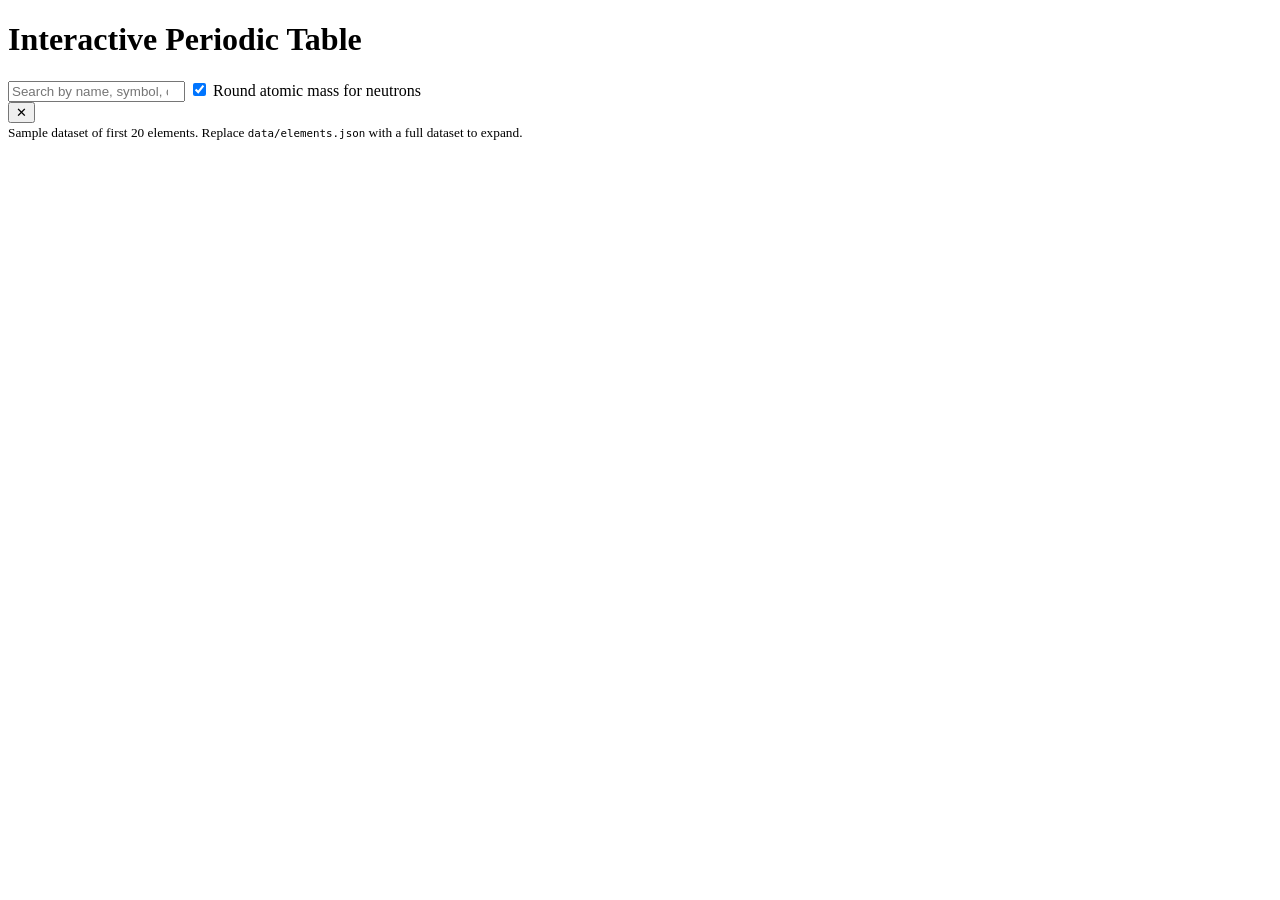
==== index.html @ 6bdeaf03 "Add files via upload" ====
<!doctype html>
<html lang="en">
<head>
  <meta charset="utf-8" />
  <meta name="viewport" content="width=device-width,initial-scale=1" />
  <title>Interactive Periodic Table</title>
  <link rel="stylesheet" href="css/style.css">
</head>
<body>
  <header>
    <h1>Interactive Periodic Table</h1>
    <div class="controls">
      <input id="search" type="search" placeholder="Search by name, symbol, or atomic number..." />
      <label><input id="rounding" type="checkbox" checked /> Round atomic mass for neutrons</label>
    </div>
  </header>

  <main>
    <section id="table" class="periodic-grid" aria-label="Periodic table"></section>

    <aside id="details" class="details hidden" aria-live="polite">
      <button id="close">✕</button>
      <div id="details-content"></div>
    </aside>
  </main>

  <footer>
    <small>Sample dataset of first 20 elements. Replace <code>data/elements.json</code> with a full dataset to expand.</small>
  </footer>

  <script src="js/script.js"></script>
</body>
</html>
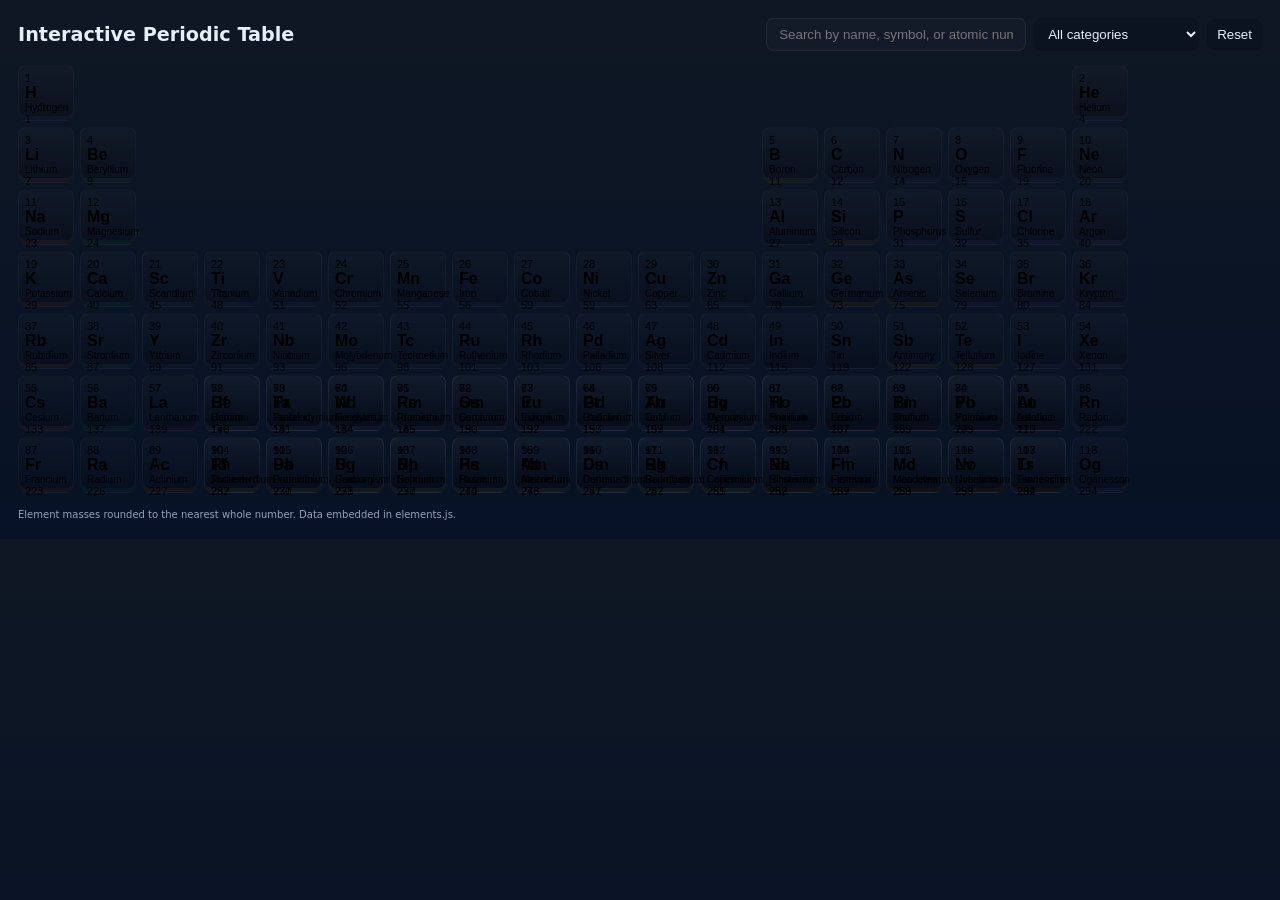
==== commit 2c3cfa63: "Add files via upload" ====
--- a/index.html
+++ b/index.html
@@ -3,31 +3,39 @@
 <head>
   <meta charset="utf-8" />
   <meta name="viewport" content="width=device-width,initial-scale=1" />
-  <title>Interactive Periodic Table</title>
-  <link rel="stylesheet" href="css/style.css">
+  <title>Interactive Periodic Table (Rounded Masses)</title>
+  <link rel="stylesheet" href="styles.css" />
 </head>
 <body>
   <header>
     <h1>Interactive Periodic Table</h1>
     <div class="controls">
-      <input id="search" type="search" placeholder="Search by name, symbol, or atomic number..." />
-      <label><input id="rounding" type="checkbox" checked /> Round atomic mass for neutrons</label>
+      <input id="search" placeholder="Search by name, symbol, or atomic number..." />
+      <select id="filterCategory">
+        <option value="">All categories</option>
+      </select>
+      <button id="reset">Reset</button>
     </div>
   </header>
 
   <main>
     <section id="table" class="periodic-grid" aria-label="Periodic table"></section>
-
-    <aside id="details" class="details hidden" aria-live="polite">
-      <button id="close">✕</button>
-      <div id="details-content"></div>
-    </aside>
+    <aside id="legend" class="legend"></aside>
   </main>
 
+  <!-- Element detail modal -->
+  <div id="modal" class="modal" aria-hidden="true">
+    <div class="modal-content" role="dialog" aria-modal="true">
+      <button id="closeModal" class="close">✕</button>
+      <div id="modalBody"></div>
+    </div>
+  </div>
+
   <footer>
-    <small>Sample dataset of first 20 elements. Replace <code>data/elements.json</code> with a full dataset to expand.</small>
+    <small>Element masses rounded to the nearest whole number. Data embedded in elements.js.</small>
   </footer>
 
-  <script src="js/script.js"></script>
+  <script src="elements.js"></script>
+  <script src="script.js"></script>
 </body>
 </html>
--- a/styles.css
+++ b/styles.css
@@ -0,0 +1,69 @@
+/* Styles (same as before) */
+:root{
+  --bg:#0f1724;
+  --card:#0b1220;
+  --accent:#8b5cf6;
+  --muted:#94a3b8;
+  --text:#e6eef8;
+  --grid-gap:6px;
+  font-family: Inter, ui-sans-serif, system-ui, -apple-system, "Segoe UI", Roboto, "Helvetica Neue", Arial;
+}
+*{box-sizing:border-box}
+body{background:linear-gradient(180deg,var(--bg),#071226);color:var(--text);margin:0;padding:18px;}
+header{display:flex;gap:16px;align-items:center;flex-wrap:wrap;justify-content:space-between}
+header h1{margin:0;font-size:1.2rem}
+.controls{display:flex;gap:8px;align-items:center}
+.controls input{padding:8px 12px;border-radius:8px;border:1px solid rgba(255,255,255,0.06);background:rgba(255,255,255,0.02);color:var(--text);min-width:260px}
+.controls select, .controls button{padding:8px 10px;border-radius:8px;border:none;background:#0b1220;color:var(--text);cursor:pointer}
+
+/* Grid layout: 18 columns, 7 rows (periods) plus space for lanthanides/actinides */
+.periodic-grid{
+  display:grid;
+  grid-template-columns: repeat(18, 56px);
+  grid-auto-rows: 56px;
+  gap: var(--grid-gap);
+  margin-top:14px;
+  width: min(100%, calc(18*56px + 17*var(--grid-gap)));
+}
+
+/* element card */
+.element{
+  background: linear-gradient(180deg, rgba(255,255,255,0.02), rgba(0,0,0,0.2));
+  border-radius:8px;
+  padding:6px;
+  font-size:12px;
+  display:flex;
+  flex-direction:column;
+  justify-content:space-between;
+  cursor:pointer;
+  border:1px solid rgba(255,255,255,0.03);
+  transition:transform .12s ease, box-shadow .12s ease;
+}
+.element:hover{transform:translateY(-4px);box-shadow:0 8px 20px rgba(0,0,0,0.6)}
+.symbol{font-size:16px;font-weight:700;text-align:right}
+.number{font-size:11px;opacity:0.9}
+.name{font-size:10px;opacity:0.9;text-align:left}
+.mass{font-size:11px;text-align:right;opacity:0.85}
+
+/* category colors (examples) */
+.category-alkali-metal{box-shadow:inset 0 -4px rgba(255,99,71,0.06)}
+.category-alkaline-earth{box-shadow:inset 0 -4px rgba(60,179,113,0.06)}
+.category-transition-metal{box-shadow:inset 0 -4px rgba(70,130,180,0.06)}
+.category-metalloid{box-shadow:inset 0 -4px rgba(218,165,32,0.06)}
+.category-nonmetal{box-shadow:inset 0 -4px rgba(123,104,238,0.06)}
+.category-noble-gas{box-shadow:inset 0 -4px rgba(147,112,219,0.06)}
+.category-lanthanoid{box-shadow:inset 0 -4px rgba(199,21,133,0.06)}
+.category-actinoid{box-shadow:inset 0 -4px rgba(255,140,0,0.06)}
+
+/* modal */
+.modal{position:fixed;inset:0;display:none;align-items:center;justify-content:center;background:linear-gradient(180deg,rgba(2,6,23,0.6),rgba(2,6,23,0.85));padding:20px}
+.modal[aria-hidden="false"]{display:flex}
+.modal-content{background:var(--card);padding:18px;border-radius:12px;max-width:720px;width:100%;color:var(--text);position:relative}
+.close{position:absolute;top:10px;right:10px;border:none;background:transparent;color:var(--muted);font-size:18px;cursor:pointer}
+
+/* responsive */
+@media (max-width:880px){
+  .periodic-grid{transform:scale(.86);transform-origin:top left}
+}
+footer{margin-top:14px;color:var(--muted);font-size:12px}
+.legend{margin-left:18px;font-size:13px;color:var(--muted)}
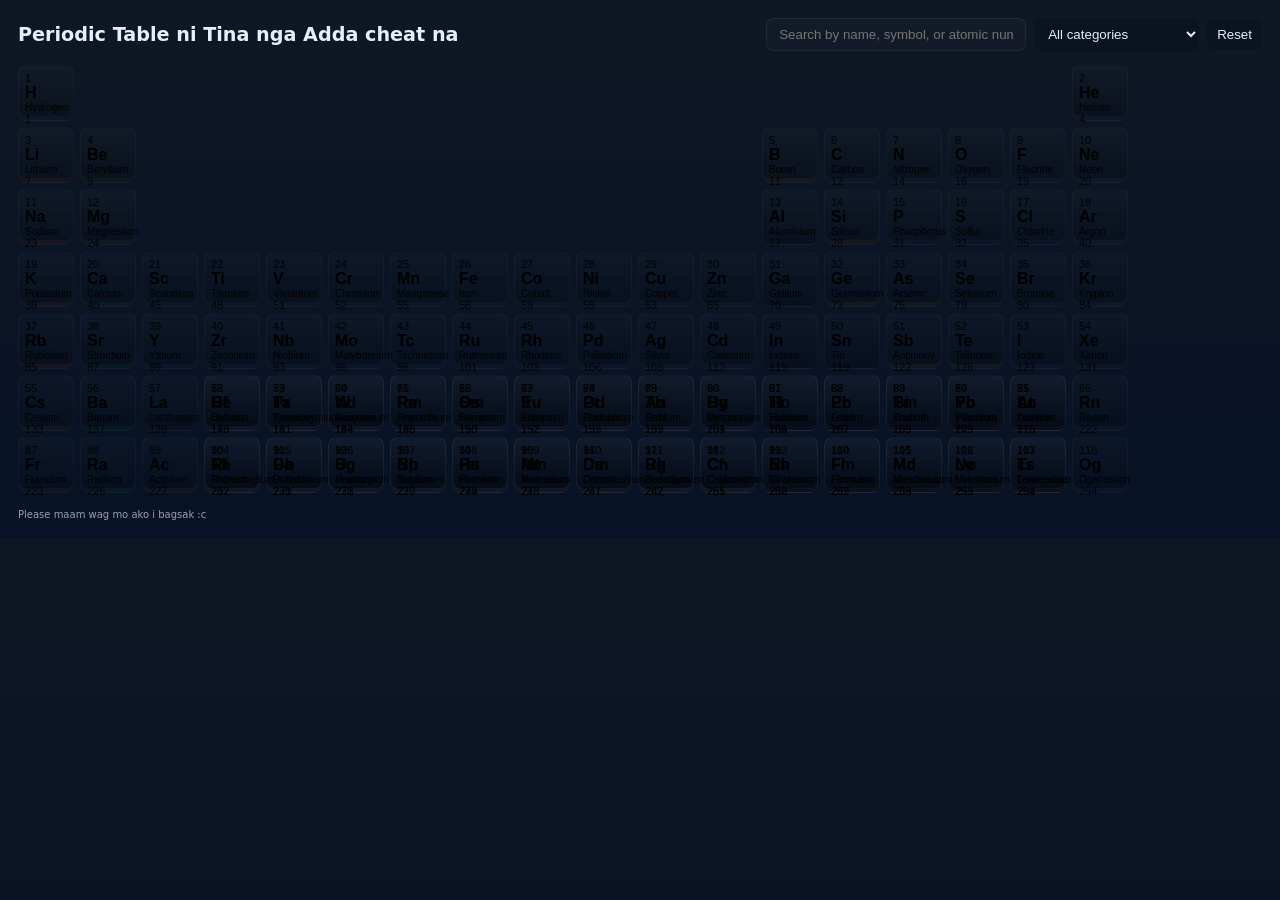
==== commit a23252dc: "Update index.html" ====
--- a/index.html
+++ b/index.html
@@ -3,12 +3,12 @@
 <head>
   <meta charset="utf-8" />
   <meta name="viewport" content="width=device-width,initial-scale=1" />
-  <title>Interactive Periodic Table (Rounded Masses)</title>
+  <title>Periodic Table ni Tina nga Adda cheat na (Rounded Masses)</title>
   <link rel="stylesheet" href="styles.css" />
 </head>
 <body>
   <header>
-    <h1>Interactive Periodic Table</h1>
+    <h1>Periodic Table ni Tina nga Adda cheat na</h1>
     <div class="controls">
       <input id="search" placeholder="Search by name, symbol, or atomic number..." />
       <select id="filterCategory">
@@ -32,10 +32,11 @@
   </div>
 
   <footer>
-    <small>Element masses rounded to the nearest whole number. Data embedded in elements.js.</small>
+    <small>Please maam wag mo ako i bagsak :c</small>
   </footer>
 
   <script src="elements.js"></script>
   <script src="script.js"></script>
 </body>
 </html>
+
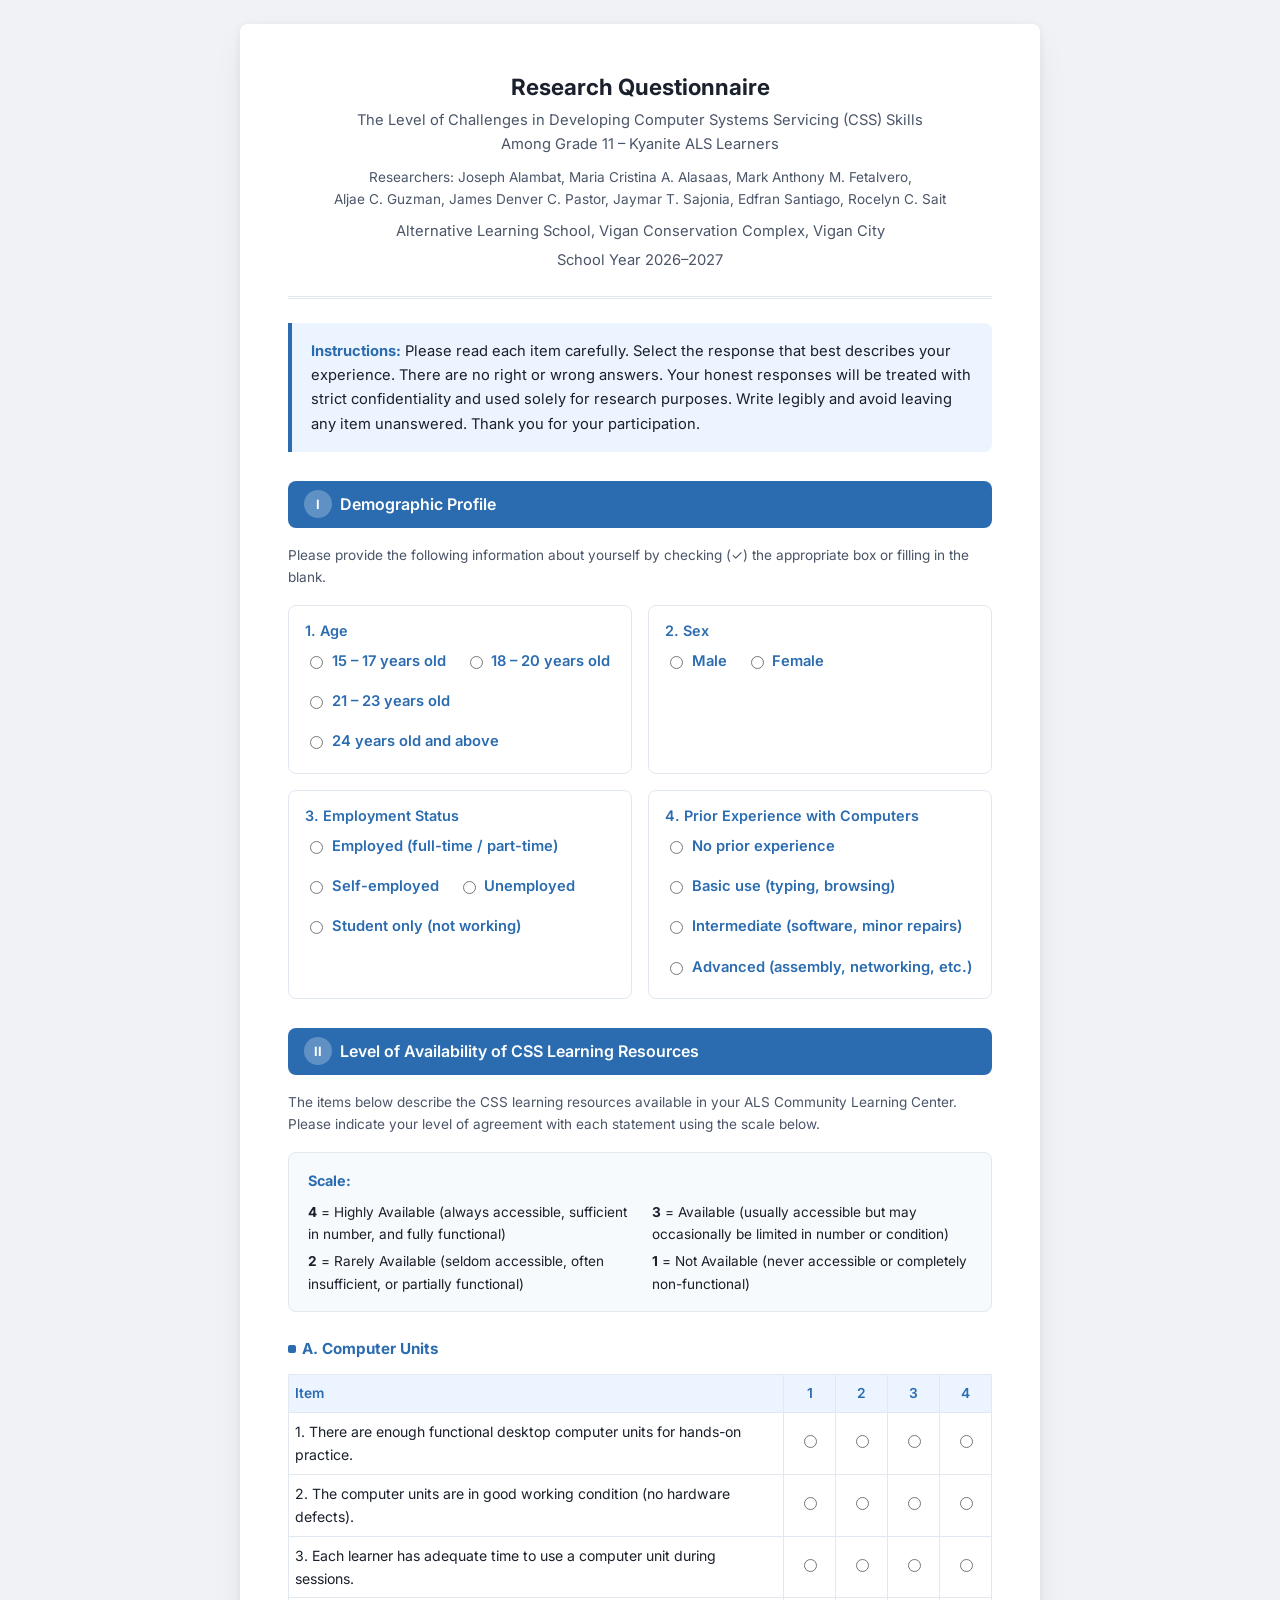
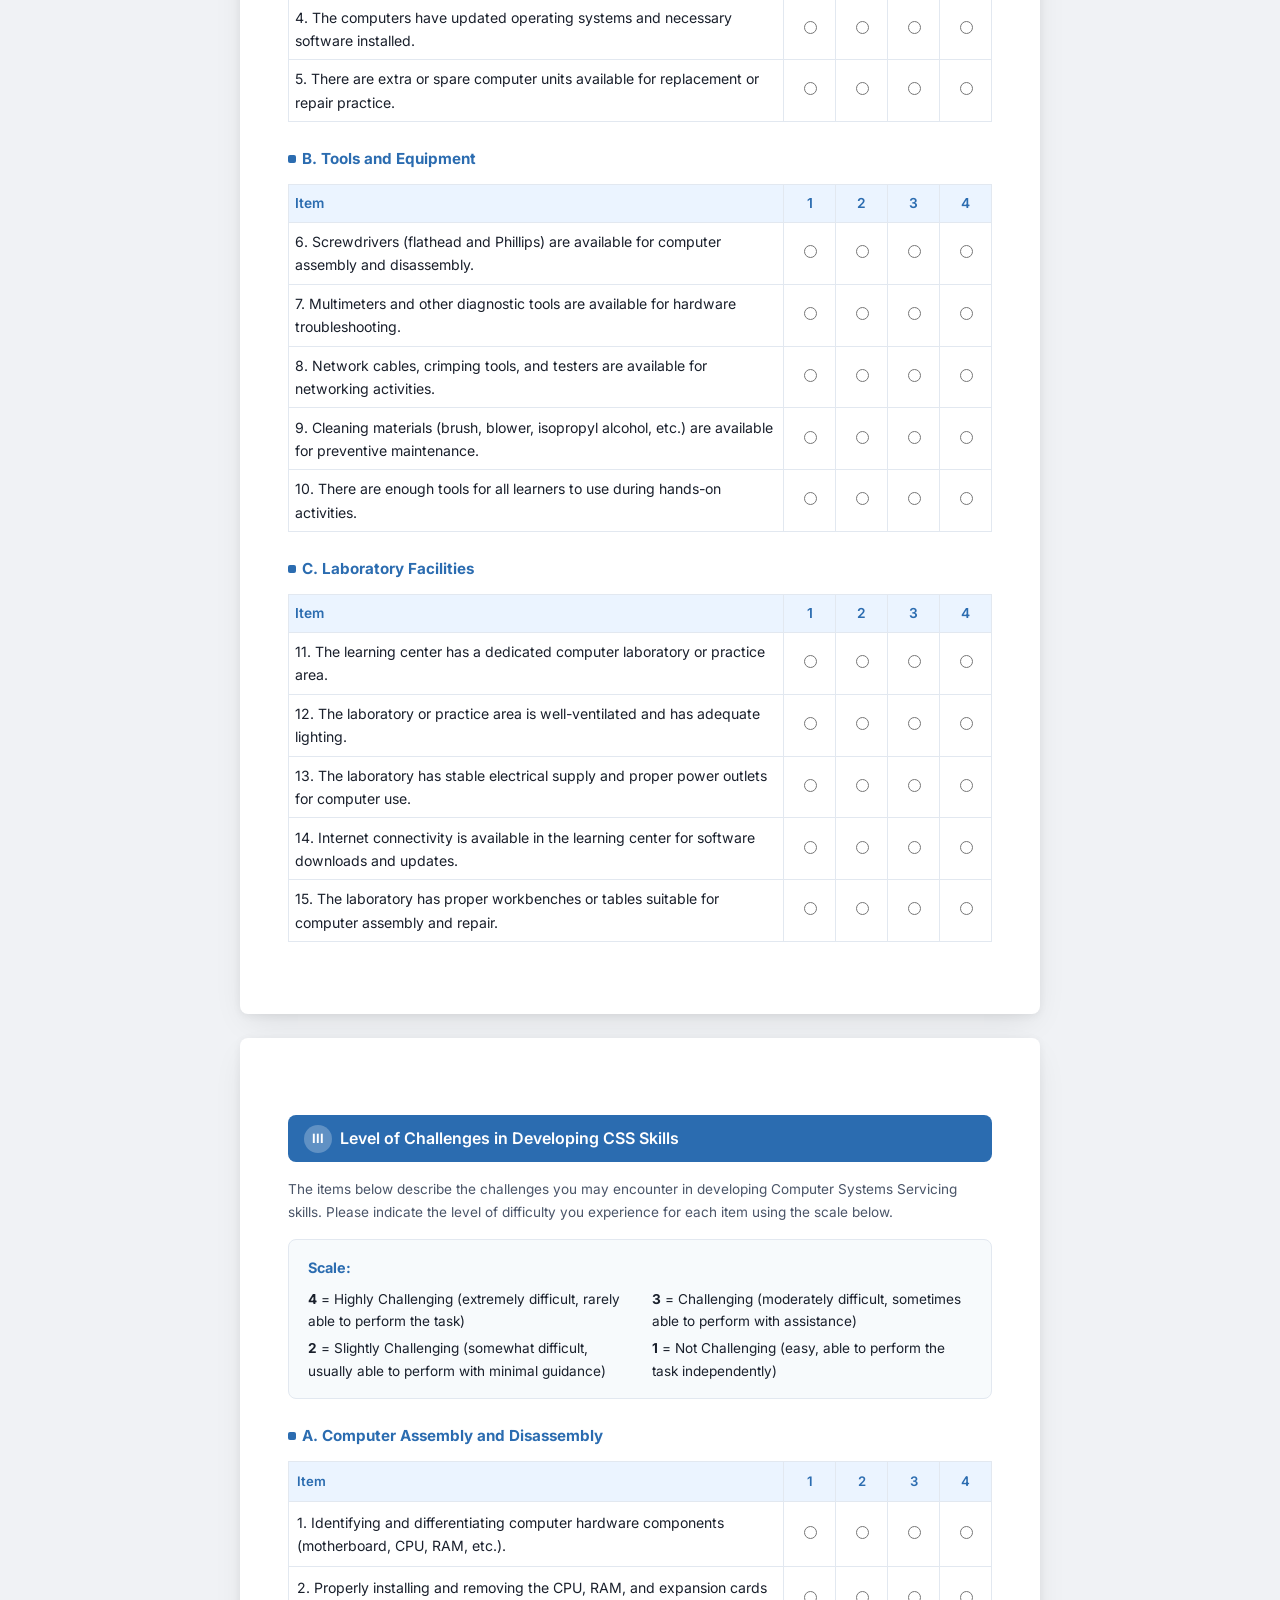
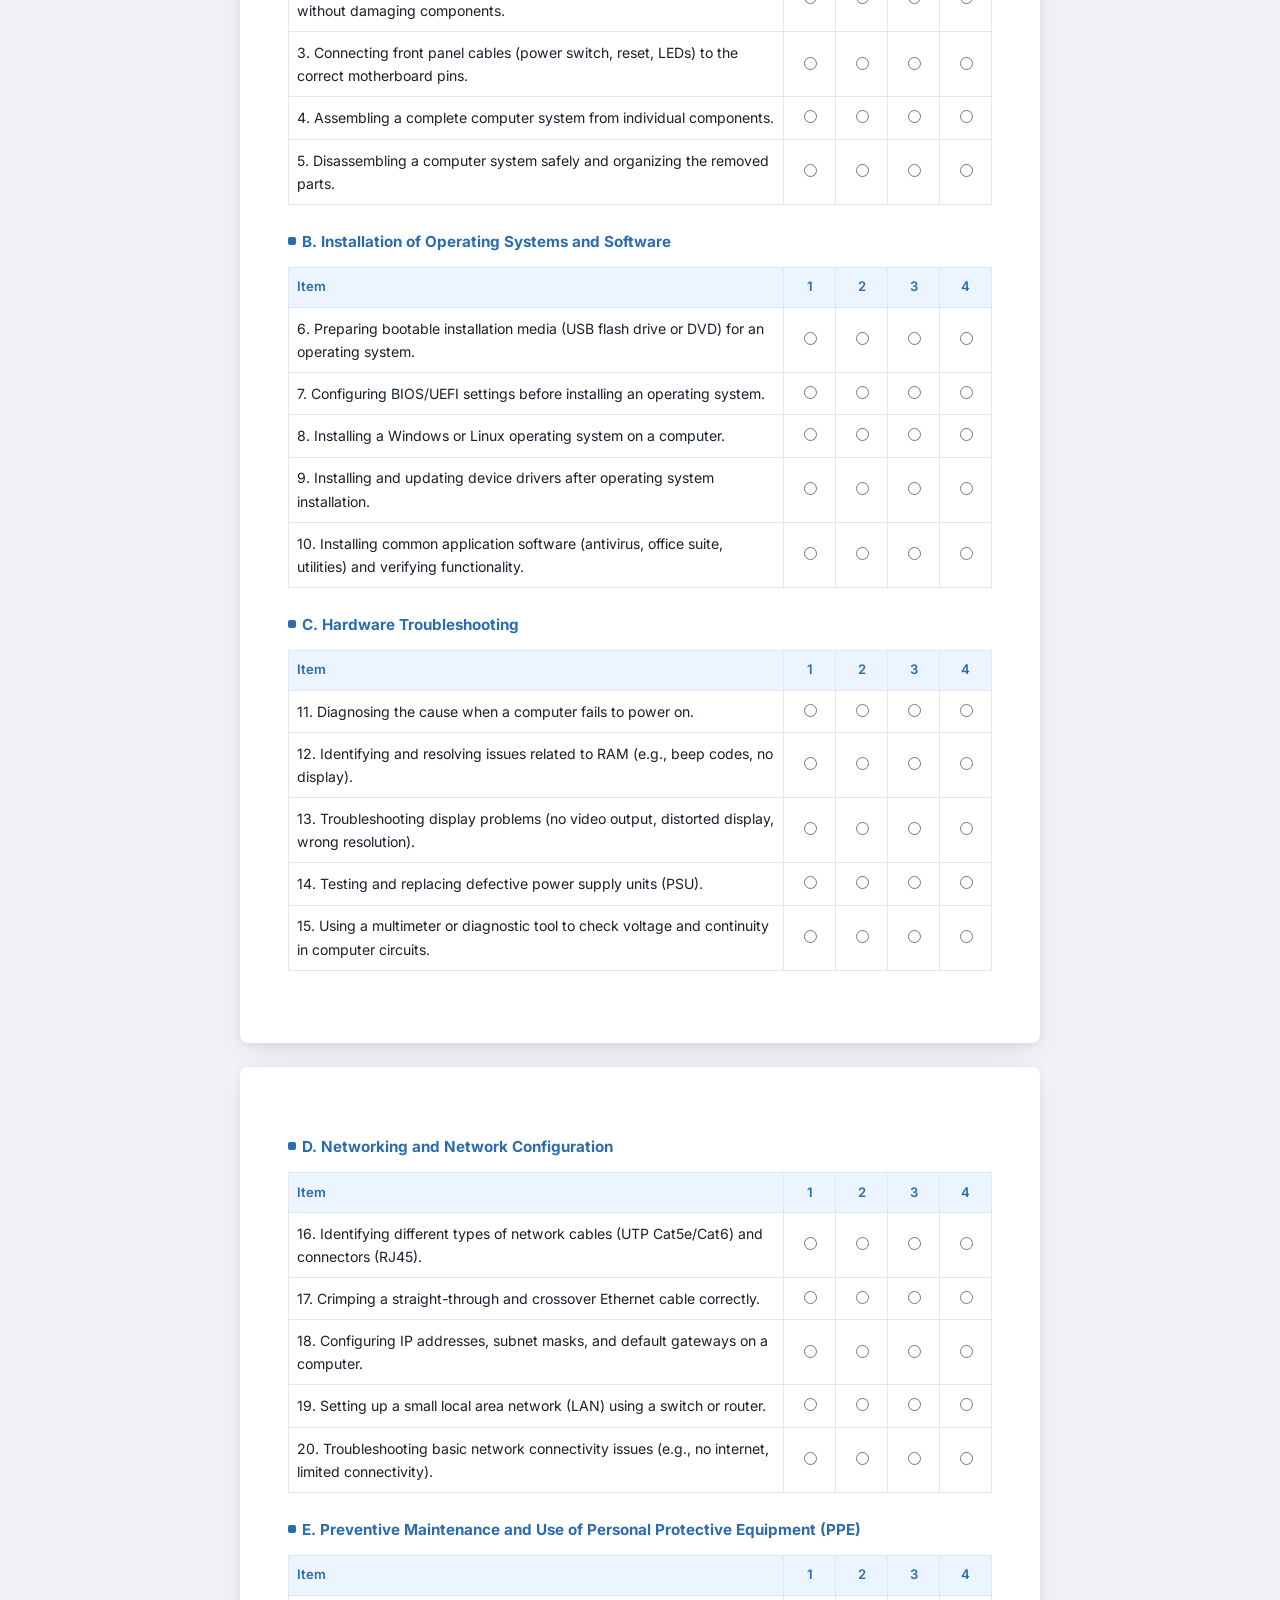
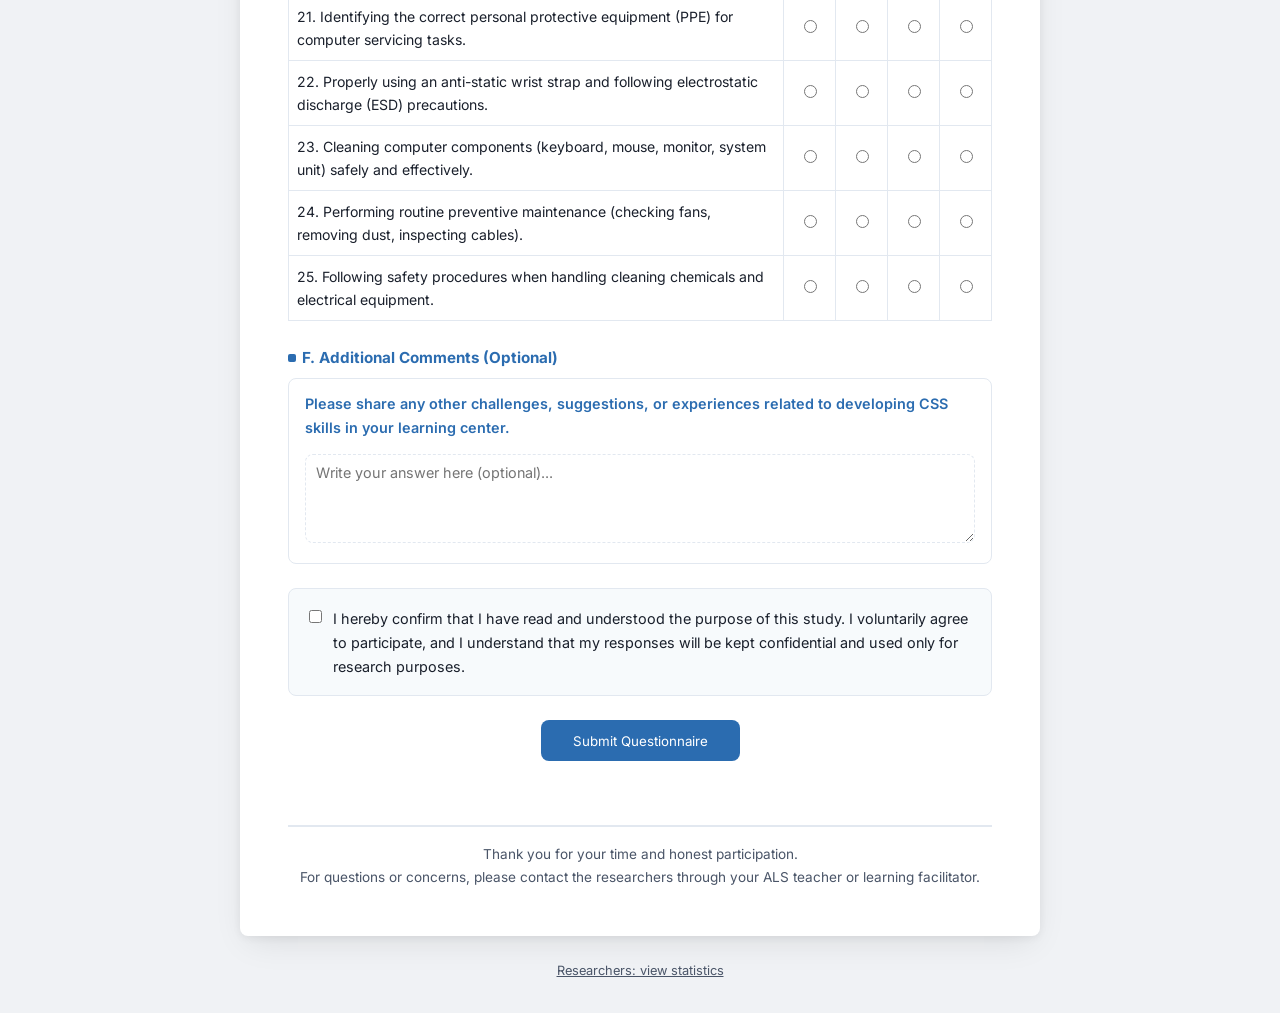
==== commit b816fcac: "Add files via upload" ====
--- a/index.html
+++ b/index.html
@@ -1,42 +1,839 @@
-<!doctype html>
+<!DOCTYPE html>
 <html lang="en">
 <head>
-  <meta charset="utf-8" />
-  <meta name="viewport" content="width=device-width,initial-scale=1" />
-  <title>Periodic Table ni Tina nga Adda cheat na (Rounded Masses)</title>
-  <link rel="stylesheet" href="styles.css" />
+<meta charset="UTF-8">
+<meta name="viewport" content="width=device-width, initial-scale=1.0">
+<title>Research Questionnaire: CSS Skills Development Among ALS Learners</title>
+<link rel="preconnect" href="https://fonts.googleapis.com">
+<link href="https://fonts.googleapis.com/css2?family=Inter:wght@300;400;500;600;700&display=swap" rel="stylesheet">
+<style>
+:root {
+  --bg: #f0f2f5;
+  --surface: #ffffff;
+  --ink: #1a202c;
+  --muted: #4a5568;
+  --accent: #2b6cb0;
+  --accent-weak: #ebf4ff;
+  --line: #e2e8f0;
+  --danger: #c53030;
+  --step-0: clamp(0.88rem, 0.85rem + 0.15vw, 1rem);
+  --space: clamp(0.9rem, 0.8rem + 0.5vw, 1.3rem);
+  --radius: 8px;
+}
+
+* { box-sizing: border-box; }
+
+body {
+  font-family: 'Inter', 'Hiragino Sans', 'Yu Gothic', 'Noto Sans JP', sans-serif;
+  font-size: var(--step-0);
+  line-height: 1.65;
+  color: var(--ink);
+  background: var(--bg);
+  margin: 0;
+  padding: 0;
+}
+
+.paper {
+  max-width: 800px;
+  margin: 1.5rem auto;
+  background: var(--surface);
+  box-shadow: 0 2px 8px rgba(0,0,0,0.06), 0 12px 32px -8px rgba(0,0,0,0.1);
+  border-radius: var(--radius);
+  padding: clamp(1.5rem, 4vw, 3rem);
+}
+
+@media print {
+  body { background: #fff; }
+  .paper { box-shadow: none; margin: 0; max-width: 100%; border-radius: 0; }
+  .no-print { display: none; }
+  .page-break { page-break-before: always; }
+}
+
+@page { size: A4; margin: 15mm; }
+
+/* Header */
+.header {
+  text-align: center;
+  padding-bottom: 1.2rem;
+  border-bottom: 3px double var(--line);
+  margin-bottom: 1.5rem;
+}
+
+.header h1 {
+  font-size: clamp(1.1rem, 1rem + 0.5vw, 1.4rem);
+  font-weight: 700;
+  margin: 0 0 0.4rem;
+  line-height: 1.3;
+}
+
+.header .subtitle {
+  font-size: 0.92rem;
+  color: var(--muted);
+  margin-bottom: 0.3rem;
+}
+
+.header .researchers {
+  font-size: 0.85rem;
+  color: var(--muted);
+  margin-top: 0.6rem;
+}
+
+/* Instructions box */
+.instructions {
+  background: var(--accent-weak);
+  border-left: 4px solid var(--accent);
+  padding: 1rem 1.2rem;
+  margin: 1.2rem 0;
+  border-radius: 0 var(--radius) var(--radius) 0;
+  font-size: 0.92rem;
+}
+
+.instructions strong { color: var(--accent); }
+
+/* Section headings */
+.section-title {
+  background: var(--accent);
+  color: #fff;
+  padding: 0.6rem 1rem;
+  font-weight: 600;
+  font-size: 1rem;
+  border-radius: var(--radius);
+  margin: 1.8rem 0 1rem;
+  display: flex;
+  align-items: center;
+  gap: 0.5rem;
+}
+
+.section-number {
+  background: rgba(255,255,255,0.25);
+  width: 28px; height: 28px;
+  border-radius: 50%;
+  display: inline-flex;
+  align-items: center;
+  justify-content: center;
+  font-size: 0.8rem;
+  font-weight: 700;
+}
+
+/* Demographic grid */
+.demo-grid {
+  display: grid;
+  grid-template-columns: 1fr 1fr;
+  gap: 1rem;
+  margin: 1rem 0;
+}
+
+@media (max-width: 600px) {
+  .demo-grid { grid-template-columns: 1fr; }
+}
+
+.demo-field {
+  border: 1px solid var(--line);
+  border-radius: var(--radius);
+  padding: 0.8rem 1rem;
+}
+
+.demo-field label {
+  display: block;
+  font-weight: 600;
+  font-size: 0.9rem;
+  margin-bottom: 0.4rem;
+  color: var(--accent);
+}
+
+.demo-field input[type="text"],
+.demo-field input[type="number"],
+.demo-field select {
+  width: 100%;
+  border: none;
+  border-bottom: 1px solid var(--line);
+  padding: 0.3rem 0;
+  font-family: inherit;
+  font-size: 0.95rem;
+  background: transparent;
+  outline: none;
+}
+
+.demo-field input:focus,
+.demo-field select:focus {
+  border-bottom-color: var(--accent);
+}
+
+/* Radio / checkbox groups */
+.options {
+  display: flex;
+  flex-wrap: wrap;
+  gap: 0.6rem 1.2rem;
+  margin-top: 0.3rem;
+}
+
+.options label {
+  display: inline-flex;
+  align-items: center;
+  gap: 0.35rem;
+  font-size: 0.92rem;
+  cursor: pointer;
+}
+
+/* Likert tables */
+.likert-table {
+  width: 100%;
+  border-collapse: collapse;
+  margin: 0.8rem 0 1.5rem;
+  font-size: 0.9rem;
+}
+
+.likert-table th,
+.likert-table td {
+  border: 1px solid var(--line);
+  padding: 0.55rem 0.5rem;
+  text-align: center;
+  vertical-align: middle;
+}
+
+.likert-table th {
+  background: var(--accent-weak);
+  color: var(--accent);
+  font-weight: 600;
+  font-size: 0.82rem;
+}
+
+.likert-table td:first-child {
+  text-align: left;
+  min-width: 280px;
+  font-size: 0.88rem;
+}
+
+.likert-table td {
+  min-width: 52px;
+}
+
+.likert-table thead th:first-child {
+  text-align: left;
+}
+
+/* Subsection labels */
+.subsection {
+  font-weight: 700;
+  color: var(--accent);
+  margin: 1.2rem 0 0.5rem;
+  font-size: 0.95rem;
+  display: flex;
+  align-items: center;
+  gap: 0.4rem;
+}
+
+.subsection::before {
+  content: "";
+  display: inline-block;
+  width: 8px; height: 8px;
+  background: var(--accent);
+  border-radius: 2px;
+}
+
+/* Legend box */
+.legend-box {
+  background: #f7fafc;
+  border: 1px solid var(--line);
+  border-radius: var(--radius);
+  padding: 1rem 1.2rem;
+  margin: 1rem 0 1.5rem;
+}
+
+.legend-box h4 {
+  margin: 0 0 0.5rem;
+  font-size: 0.9rem;
+  color: var(--accent);
+}
+
+.legend-grid {
+  display: grid;
+  grid-template-columns: repeat(2, 1fr);
+  gap: 0.3rem 1.5rem;
+  font-size: 0.85rem;
+}
+
+@media (max-width: 600px) {
+  .legend-grid { grid-template-columns: 1fr; }
+}
+
+/* Footer note */
+.footer-note {
+  margin-top: 2rem;
+  padding-top: 1rem;
+  border-top: 2px solid var(--line);
+  font-size: 0.85rem;
+  color: var(--muted);
+  text-align: center;
+}
+
+/* Checkbox for consent */
+.consent-box {
+  border: 1px solid var(--line);
+  border-radius: var(--radius);
+  padding: 1rem;
+  margin: 1.5rem 0;
+  background: #f7fafc;
+}
+
+.consent-box label {
+  font-size: 0.9rem;
+  display: inline-flex;
+  align-items: flex-start;
+  gap: 0.5rem;
+}
+
+/* Signature area */
+.signature-area {
+  display: grid;
+  grid-template-columns: 1fr 1fr;
+  gap: 2rem;
+  margin-top: 2rem;
+}
+
+.signature-line {
+  border-bottom: 1px solid var(--ink);
+  height: 2.5rem;
+  margin-bottom: 0.3rem;
+}
+
+.signature-label {
+  font-size: 0.85rem;
+  color: var(--muted);
+  text-align: center;
+}
+
+/* Small helper */
+.small { font-size: 0.85rem; color: var(--muted); }
+
+/* Page break helper */
+.page-break { page-break-before: always; }
+
+/* Compact likert for Part II */
+.compact-likert th,
+.compact-likert td {
+  padding: 0.45rem 0.4rem;
+  font-size: 0.86rem;
+}
+
+.compact-likert td:first-child {
+  min-width: 220px;
+}
+
+/* ---- online version additions ---- */
+.print-only { display: none; }
+@media print { .print-only { display: grid; } .submit-area { display: none; } }
+.submit-area { margin: 1.5rem 0 0.5rem; text-align: center; }
+.btn { background: var(--accent); color: #fff; border: 0; border-radius: var(--radius); padding: 0.8rem 2rem; font: 600 1rem inherit; font-family: inherit; cursor: pointer; }
+.btn:disabled { opacity: .6; cursor: wait; }
+.btn.secondary { background: var(--accent-weak); color: var(--accent); }
+.status { margin-top: .8rem; font-size: .92rem; min-height: 1.3em; }
+.status.error { color: var(--danger); font-weight: 600; }
+tr.missing td:first-child, .demo-field.missing, .consent-box.missing { outline: 2px solid var(--danger); outline-offset: -2px; border-radius: var(--radius); }
+.overlay { position: fixed; inset: 0; background: rgba(26,32,44,.6); display: none; align-items: center; justify-content: center; padding: 1rem; z-index: 50; }
+.overlay.show { display: flex; }
+.overlay .box { background: #fff; border-radius: var(--radius); padding: 2rem; max-width: 420px; text-align: center; }
+.overlay h2 { margin-top: 0; }
+.admin-link { text-align:center; font-size:.8rem; margin: 1rem 0 2rem; }
+.admin-link a { color: var(--muted); }
+@media print { .admin-link { display:none; } }
+</style>
 </head>
 <body>
-  <header>
-    <h1>Periodic Table ni Tina nga Adda cheat na</h1>
-    <div class="controls">
-      <input id="search" placeholder="Search by name, symbol, or atomic number..." />
-      <select id="filterCategory">
-        <option value="">All categories</option>
-      </select>
-      <button id="reset">Reset</button>
-    </div>
-  </header>
-
-  <main>
-    <section id="table" class="periodic-grid" aria-label="Periodic table"></section>
-    <aside id="legend" class="legend"></aside>
-  </main>
-
-  <!-- Element detail modal -->
-  <div id="modal" class="modal" aria-hidden="true">
-    <div class="modal-content" role="dialog" aria-modal="true">
-      <button id="closeModal" class="close">✕</button>
-      <div id="modalBody"></div>
+<div class="paper">
+
+<!-- HEADER -->
+<div class="header">
+  <h1>Research Questionnaire</h1>
+  <div class="subtitle">The Level of Challenges in Developing Computer Systems Servicing (CSS) Skills<br>Among Grade 11 – Kyanite ALS Learners</div>
+  <div class="researchers">Researchers: Joseph Alambat, Maria Cristina A. Alasaas, Mark Anthony M. Fetalvero,<br>Aljae C. Guzman, James Denver C. Pastor, Jaymar T. Sajonia, Edfran Santiago, Rocelyn C. Sait</div>
+  <div class="subtitle" style="margin-top:0.5rem;">Alternative Learning School, Vigan Conservation Complex, Vigan City</div>
+  <div class="subtitle">School Year 2026–2027</div>
+</div>
+
+<!-- INSTRUCTIONS -->
+<div class="instructions">
+  <strong>Instructions:</strong> Please read each item carefully. Select the response that best describes your experience. There are no right or wrong answers. Your honest responses will be treated with strict confidentiality and used solely for research purposes. Write legibly and avoid leaving any item unanswered. Thank you for your participation.
+</div>
+
+<!-- PART I -->
+<div class="section-title"><span class="section-number">I</span> Demographic Profile</div>
+
+<p class="small">Please provide the following information about yourself by checking (&#10003;) the appropriate box or filling in the blank.</p>
+
+<div class="demo-grid">
+  <div class="demo-field">
+    <label>1. Age</label>
+    <div class="options">
+      <label><input type="radio" name="age" value="15-17"> 15 – 17 years old</label>
+      <label><input type="radio" name="age" value="18-20"> 18 – 20 years old</label>
+      <label><input type="radio" name="age" value="21-23"> 21 – 23 years old</label>
+      <label><input type="radio" name="age" value="24+"> 24 years old and above</label>
     </div>
   </div>
 
-  <footer>
-    <small>Please maam wag mo ako i bagsak :c</small>
-  </footer>
-
-  <script src="elements.js"></script>
-  <script src="script.js"></script>
+  <div class="demo-field">
+    <label>2. Sex</label>
+    <div class="options">
+      <label><input type="radio" name="sex" value="male"> Male</label>
+      <label><input type="radio" name="sex" value="female"> Female</label>
+    </div>
+  </div>
+
+  <div class="demo-field">
+    <label>3. Employment Status</label>
+    <div class="options">
+      <label><input type="radio" name="employment" value="employed"> Employed (full-time / part-time)</label>
+      <label><input type="radio" name="employment" value="self-employed"> Self-employed</label>
+      <label><input type="radio" name="employment" value="unemployed"> Unemployed</label>
+      <label><input type="radio" name="employment" value="student_only"> Student only (not working)</label>
+    </div>
+  </div>
+
+  <div class="demo-field">
+    <label>4. Prior Experience with Computers</label>
+    <div class="options">
+      <label><input type="radio" name="prior_exp" value="none"> No prior experience</label>
+      <label><input type="radio" name="prior_exp" value="basic"> Basic use (typing, browsing)</label>
+      <label><input type="radio" name="prior_exp" value="intermediate"> Intermediate (software, minor repairs)</label>
+      <label><input type="radio" name="prior_exp" value="advanced"> Advanced (assembly, networking, etc.)</label>
+    </div>
+  </div>
+</div>
+
+<!-- PART II -->
+<div class="section-title"><span class="section-number">II</span> Level of Availability of CSS Learning Resources</div>
+
+<p class="small">The items below describe the CSS learning resources available in your ALS Community Learning Center. Please indicate your level of agreement with each statement using the scale below.</p>
+
+<div class="legend-box">
+  <h4>Scale:</h4>
+  <div class="legend-grid">
+    <div><strong>4</strong> = Highly Available (always accessible, sufficient in number, and fully functional)</div>
+    <div><strong>3</strong> = Available (usually accessible but may occasionally be limited in number or condition)</div>
+    <div><strong>2</strong> = Rarely Available (seldom accessible, often insufficient, or partially functional)</div>
+    <div><strong>1</strong> = Not Available (never accessible or completely non-functional)</div>
+  </div>
+</div>
+
+<!-- A. Computer Units -->
+<div class="subsection">A. Computer Units</div>
+<table class="likert-table compact-likert">
+  <thead>
+    <tr>
+      <th>Item</th>
+      <th>1</th><th>2</th><th>3</th><th>4</th>
+    </tr>
+  </thead>
+  <tbody>
+    <tr><td>1. There are enough functional desktop computer units for hands-on practice.</td>
+      <td><input type="radio" name="cu1" value="1"></td>
+      <td><input type="radio" name="cu1" value="2"></td>
+      <td><input type="radio" name="cu1" value="3"></td>
+      <td><input type="radio" name="cu1" value="4"></td>
+    </tr>
+    <tr><td>2. The computer units are in good working condition (no hardware defects).</td>
+      <td><input type="radio" name="cu2" value="1"></td>
+      <td><input type="radio" name="cu2" value="2"></td>
+      <td><input type="radio" name="cu2" value="3"></td>
+      <td><input type="radio" name="cu2" value="4"></td>
+    </tr>
+    <tr><td>3. Each learner has adequate time to use a computer unit during sessions.</td>
+      <td><input type="radio" name="cu3" value="1"></td>
+      <td><input type="radio" name="cu3" value="2"></td>
+      <td><input type="radio" name="cu3" value="3"></td>
+      <td><input type="radio" name="cu3" value="4"></td>
+    </tr>
+    <tr><td>4. The computers have updated operating systems and necessary software installed.</td>
+      <td><input type="radio" name="cu4" value="1"></td>
+      <td><input type="radio" name="cu4" value="2"></td>
+      <td><input type="radio" name="cu4" value="3"></td>
+      <td><input type="radio" name="cu4" value="4"></td>
+    </tr>
+    <tr><td>5. There are extra or spare computer units available for replacement or repair practice.</td>
+      <td><input type="radio" name="cu5" value="1"></td>
+      <td><input type="radio" name="cu5" value="2"></td>
+      <td><input type="radio" name="cu5" value="3"></td>
+      <td><input type="radio" name="cu5" value="4"></td>
+    </tr>
+  </tbody>
+</table>
+
+<!-- B. Tools and Equipment -->
+<div class="subsection">B. Tools and Equipment</div>
+<table class="likert-table compact-likert">
+  <thead>
+    <tr>
+      <th>Item</th>
+      <th>1</th><th>2</th><th>3</th><th>4</th>
+    </tr>
+  </thead>
+  <tbody>
+    <tr><td>6. Screwdrivers (flathead and Phillips) are available for computer assembly and disassembly.</td>
+      <td><input type="radio" name="te1" value="1"></td>
+      <td><input type="radio" name="te1" value="2"></td>
+      <td><input type="radio" name="te1" value="3"></td>
+      <td><input type="radio" name="te1" value="4"></td>
+    </tr>
+    <tr><td>7. Multimeters and other diagnostic tools are available for hardware troubleshooting.</td>
+      <td><input type="radio" name="te2" value="1"></td>
+      <td><input type="radio" name="te2" value="2"></td>
+      <td><input type="radio" name="te2" value="3"></td>
+      <td><input type="radio" name="te2" value="4"></td>
+    </tr>
+    <tr><td>8. Network cables, crimping tools, and testers are available for networking activities.</td>
+      <td><input type="radio" name="te3" value="1"></td>
+      <td><input type="radio" name="te3" value="2"></td>
+      <td><input type="radio" name="te3" value="3"></td>
+      <td><input type="radio" name="te3" value="4"></td>
+    </tr>
+    <tr><td>9. Cleaning materials (brush, blower, isopropyl alcohol, etc.) are available for preventive maintenance.</td>
+      <td><input type="radio" name="te4" value="1"></td>
+      <td><input type="radio" name="te4" value="2"></td>
+      <td><input type="radio" name="te4" value="3"></td>
+      <td><input type="radio" name="te4" value="4"></td>
+    </tr>
+    <tr><td>10. There are enough tools for all learners to use during hands-on activities.</td>
+      <td><input type="radio" name="te5" value="1"></td>
+      <td><input type="radio" name="te5" value="2"></td>
+      <td><input type="radio" name="te5" value="3"></td>
+      <td><input type="radio" name="te5" value="4"></td>
+    </tr>
+  </tbody>
+</table>
+
+<!-- C. Laboratory Facilities -->
+<div class="subsection">C. Laboratory Facilities</div>
+<table class="likert-table compact-likert">
+  <thead>
+    <tr>
+      <th>Item</th>
+      <th>1</th><th>2</th><th>3</th><th>4</th>
+    </tr>
+  </thead>
+  <tbody>
+    <tr><td>11. The learning center has a dedicated computer laboratory or practice area.</td>
+      <td><input type="radio" name="lf1" value="1"></td>
+      <td><input type="radio" name="lf1" value="2"></td>
+      <td><input type="radio" name="lf1" value="3"></td>
+      <td><input type="radio" name="lf1" value="4"></td>
+    </tr>
+    <tr><td>12. The laboratory or practice area is well-ventilated and has adequate lighting.</td>
+      <td><input type="radio" name="lf2" value="1"></td>
+      <td><input type="radio" name="lf2" value="2"></td>
+      <td><input type="radio" name="lf2" value="3"></td>
+      <td><input type="radio" name="lf2" value="4"></td>
+    </tr>
+    <tr><td>13. The laboratory has stable electrical supply and proper power outlets for computer use.</td>
+      <td><input type="radio" name="lf3" value="1"></td>
+      <td><input type="radio" name="lf3" value="2"></td>
+      <td><input type="radio" name="lf3" value="3"></td>
+      <td><input type="radio" name="lf3" value="4"></td>
+    </tr>
+    <tr><td>14. Internet connectivity is available in the learning center for software downloads and updates.</td>
+      <td><input type="radio" name="lf4" value="1"></td>
+      <td><input type="radio" name="lf4" value="2"></td>
+      <td><input type="radio" name="lf4" value="3"></td>
+      <td><input type="radio" name="lf4" value="4"></td>
+    </tr>
+    <tr><td>15. The laboratory has proper workbenches or tables suitable for computer assembly and repair.</td>
+      <td><input type="radio" name="lf5" value="1"></td>
+      <td><input type="radio" name="lf5" value="2"></td>
+      <td><input type="radio" name="lf5" value="3"></td>
+      <td><input type="radio" name="lf5" value="4"></td>
+    </tr>
+  </tbody>
+</table>
+
+</div><!-- end paper -->
+
+<!-- PAGE BREAK for Part III -->
+<div class="paper page-break">
+
+<!-- PART III -->
+<div class="section-title"><span class="section-number">III</span> Level of Challenges in Developing CSS Skills</div>
+
+<p class="small">The items below describe the challenges you may encounter in developing Computer Systems Servicing skills. Please indicate the level of difficulty you experience for each item using the scale below.</p>
+
+<div class="legend-box">
+  <h4>Scale:</h4>
+  <div class="legend-grid">
+    <div><strong>4</strong> = Highly Challenging (extremely difficult, rarely able to perform the task)</div>
+    <div><strong>3</strong> = Challenging (moderately difficult, sometimes able to perform with assistance)</div>
+    <div><strong>2</strong> = Slightly Challenging (somewhat difficult, usually able to perform with minimal guidance)</div>
+    <div><strong>1</strong> = Not Challenging (easy, able to perform the task independently)</div>
+  </div>
+</div>
+
+<!-- A. Computer Assembly and Disassembly -->
+<div class="subsection">A. Computer Assembly and Disassembly</div>
+<table class="likert-table">
+  <thead>
+    <tr>
+      <th>Item</th>
+      <th>1</th><th>2</th><th>3</th><th>4</th>
+    </tr>
+  </thead>
+  <tbody>
+    <tr><td>1. Identifying and differentiating computer hardware components (motherboard, CPU, RAM, etc.).</td>
+      <td><input type="radio" name="cad1" value="1"></td>
+      <td><input type="radio" name="cad1" value="2"></td>
+      <td><input type="radio" name="cad1" value="3"></td>
+      <td><input type="radio" name="cad1" value="4"></td>
+    </tr>
+    <tr><td>2. Properly installing and removing the CPU, RAM, and expansion cards without damaging components.</td>
+      <td><input type="radio" name="cad2" value="1"></td>
+      <td><input type="radio" name="cad2" value="2"></td>
+      <td><input type="radio" name="cad2" value="3"></td>
+      <td><input type="radio" name="cad2" value="4"></td>
+    </tr>
+    <tr><td>3. Connecting front panel cables (power switch, reset, LEDs) to the correct motherboard pins.</td>
+      <td><input type="radio" name="cad3" value="1"></td>
+      <td><input type="radio" name="cad3" value="2"></td>
+      <td><input type="radio" name="cad3" value="3"></td>
+      <td><input type="radio" name="cad3" value="4"></td>
+    </tr>
+    <tr><td>4. Assembling a complete computer system from individual components.</td>
+      <td><input type="radio" name="cad4" value="1"></td>
+      <td><input type="radio" name="cad4" value="2"></td>
+      <td><input type="radio" name="cad4" value="3"></td>
+      <td><input type="radio" name="cad4" value="4"></td>
+    </tr>
+    <tr><td>5. Disassembling a computer system safely and organizing the removed parts.</td>
+      <td><input type="radio" name="cad5" value="1"></td>
+      <td><input type="radio" name="cad5" value="2"></td>
+      <td><input type="radio" name="cad5" value="3"></td>
+      <td><input type="radio" name="cad5" value="4"></td>
+    </tr>
+  </tbody>
+</table>
+
+<!-- B. Installation of Operating Systems and Software -->
+<div class="subsection">B. Installation of Operating Systems and Software</div>
+<table class="likert-table">
+  <thead>
+    <tr>
+      <th>Item</th>
+      <th>1</th><th>2</th><th>3</th><th>4</th>
+    </tr>
+  </thead>
+  <tbody>
+    <tr><td>6. Preparing bootable installation media (USB flash drive or DVD) for an operating system.</td>
+      <td><input type="radio" name="ios1" value="1"></td>
+      <td><input type="radio" name="ios1" value="2"></td>
+      <td><input type="radio" name="ios1" value="3"></td>
+      <td><input type="radio" name="ios1" value="4"></td>
+    </tr>
+    <tr><td>7. Configuring BIOS/UEFI settings before installing an operating system.</td>
+      <td><input type="radio" name="ios2" value="1"></td>
+      <td><input type="radio" name="ios2" value="2"></td>
+      <td><input type="radio" name="ios2" value="3"></td>
+      <td><input type="radio" name="ios2" value="4"></td>
+    </tr>
+    <tr><td>8. Installing a Windows or Linux operating system on a computer.</td>
+      <td><input type="radio" name="ios3" value="1"></td>
+      <td><input type="radio" name="ios3" value="2"></td>
+      <td><input type="radio" name="ios3" value="3"></td>
+      <td><input type="radio" name="ios3" value="4"></td>
+    </tr>
+    <tr><td>9. Installing and updating device drivers after operating system installation.</td>
+      <td><input type="radio" name="ios4" value="1"></td>
+      <td><input type="radio" name="ios4" value="2"></td>
+      <td><input type="radio" name="ios4" value="3"></td>
+      <td><input type="radio" name="ios4" value="4"></td>
+    </tr>
+    <tr><td>10. Installing common application software (antivirus, office suite, utilities) and verifying functionality.</td>
+      <td><input type="radio" name="ios5" value="1"></td>
+      <td><input type="radio" name="ios5" value="2"></td>
+      <td><input type="radio" name="ios5" value="3"></td>
+      <td><input type="radio" name="ios5" value="4"></td>
+    </tr>
+  </tbody>
+</table>
+
+<!-- C. Hardware Troubleshooting -->
+<div class="subsection">C. Hardware Troubleshooting</div>
+<table class="likert-table">
+  <thead>
+    <tr>
+      <th>Item</th>
+      <th>1</th><th>2</th><th>3</th><th>4</th>
+    </tr>
+  </thead>
+  <tbody>
+    <tr><td>11. Diagnosing the cause when a computer fails to power on.</td>
+      <td><input type="radio" name="ht1" value="1"></td>
+      <td><input type="radio" name="ht1" value="2"></td>
+      <td><input type="radio" name="ht1" value="3"></td>
+      <td><input type="radio" name="ht1" value="4"></td>
+    </tr>
+    <tr><td>12. Identifying and resolving issues related to RAM (e.g., beep codes, no display).</td>
+      <td><input type="radio" name="ht2" value="1"></td>
+      <td><input type="radio" name="ht2" value="2"></td>
+      <td><input type="radio" name="ht2" value="3"></td>
+      <td><input type="radio" name="ht2" value="4"></td>
+    </tr>
+    <tr><td>13. Troubleshooting display problems (no video output, distorted display, wrong resolution).</td>
+      <td><input type="radio" name="ht3" value="1"></td>
+      <td><input type="radio" name="ht3" value="2"></td>
+      <td><input type="radio" name="ht3" value="3"></td>
+      <td><input type="radio" name="ht3" value="4"></td>
+    </tr>
+    <tr><td>14. Testing and replacing defective power supply units (PSU).</td>
+      <td><input type="radio" name="ht4" value="1"></td>
+      <td><input type="radio" name="ht4" value="2"></td>
+      <td><input type="radio" name="ht4" value="3"></td>
+      <td><input type="radio" name="ht4" value="4"></td>
+    </tr>
+    <tr><td>15. Using a multimeter or diagnostic tool to check voltage and continuity in computer circuits.</td>
+      <td><input type="radio" name="ht5" value="1"></td>
+      <td><input type="radio" name="ht5" value="2"></td>
+      <td><input type="radio" name="ht5" value="3"></td>
+      <td><input type="radio" name="ht5" value="4"></td>
+    </tr>
+  </tbody>
+</table>
+
+</div><!-- end paper -->
+
+<!-- PAGE BREAK for remaining Part III -->
+<div class="paper page-break">
+
+<!-- D. Networking and Network Configuration -->
+<div class="subsection">D. Networking and Network Configuration</div>
+<table class="likert-table">
+  <thead>
+    <tr>
+      <th>Item</th>
+      <th>1</th><th>2</th><th>3</th><th>4</th>
+    </tr>
+  </thead>
+  <tbody>
+    <tr><td>16. Identifying different types of network cables (UTP Cat5e/Cat6) and connectors (RJ45).</td>
+      <td><input type="radio" name="net1" value="1"></td>
+      <td><input type="radio" name="net1" value="2"></td>
+      <td><input type="radio" name="net1" value="3"></td>
+      <td><input type="radio" name="net1" value="4"></td>
+    </tr>
+    <tr><td>17. Crimping a straight-through and crossover Ethernet cable correctly.</td>
+      <td><input type="radio" name="net2" value="1"></td>
+      <td><input type="radio" name="net2" value="2"></td>
+      <td><input type="radio" name="net2" value="3"></td>
+      <td><input type="radio" name="net2" value="4"></td>
+    </tr>
+    <tr><td>18. Configuring IP addresses, subnet masks, and default gateways on a computer.</td>
+      <td><input type="radio" name="net3" value="1"></td>
+      <td><input type="radio" name="net3" value="2"></td>
+      <td><input type="radio" name="net3" value="3"></td>
+      <td><input type="radio" name="net3" value="4"></td>
+    </tr>
+    <tr><td>19. Setting up a small local area network (LAN) using a switch or router.</td>
+      <td><input type="radio" name="net4" value="1"></td>
+      <td><input type="radio" name="net4" value="2"></td>
+      <td><input type="radio" name="net4" value="3"></td>
+      <td><input type="radio" name="net4" value="4"></td>
+    </tr>
+    <tr><td>20. Troubleshooting basic network connectivity issues (e.g., no internet, limited connectivity).</td>
+      <td><input type="radio" name="net5" value="1"></td>
+      <td><input type="radio" name="net5" value="2"></td>
+      <td><input type="radio" name="net5" value="3"></td>
+      <td><input type="radio" name="net5" value="4"></td>
+    </tr>
+  </tbody>
+</table>
+
+<!-- E. Preventive Maintenance and Use of PPE -->
+<div class="subsection">E. Preventive Maintenance and Use of Personal Protective Equipment (PPE)</div>
+<table class="likert-table">
+  <thead>
+    <tr>
+      <th>Item</th>
+      <th>1</th><th>2</th><th>3</th><th>4</th>
+    </tr>
+  </thead>
+  <tbody>
+    <tr><td>21. Identifying the correct personal protective equipment (PPE) for computer servicing tasks.</td>
+      <td><input type="radio" name="pm1" value="1"></td>
+      <td><input type="radio" name="pm1" value="2"></td>
+      <td><input type="radio" name="pm1" value="3"></td>
+      <td><input type="radio" name="pm1" value="4"></td>
+    </tr>
+    <tr><td>22. Properly using an anti-static wrist strap and following electrostatic discharge (ESD) precautions.</td>
+      <td><input type="radio" name="pm2" value="1"></td>
+      <td><input type="radio" name="pm2" value="2"></td>
+      <td><input type="radio" name="pm2" value="3"></td>
+      <td><input type="radio" name="pm2" value="4"></td>
+    </tr>
+    <tr><td>23. Cleaning computer components (keyboard, mouse, monitor, system unit) safely and effectively.</td>
+      <td><input type="radio" name="pm3" value="1"></td>
+      <td><input type="radio" name="pm3" value="2"></td>
+      <td><input type="radio" name="pm3" value="3"></td>
+      <td><input type="radio" name="pm3" value="4"></td>
+    </tr>
+    <tr><td>24. Performing routine preventive maintenance (checking fans, removing dust, inspecting cables).</td>
+      <td><input type="radio" name="pm4" value="1"></td>
+      <td><input type="radio" name="pm4" value="2"></td>
+      <td><input type="radio" name="pm4" value="3"></td>
+      <td><input type="radio" name="pm4" value="4"></td>
+    </tr>
+    <tr><td>25. Following safety procedures when handling cleaning chemicals and electrical equipment.</td>
+      <td><input type="radio" name="pm5" value="1"></td>
+      <td><input type="radio" name="pm5" value="2"></td>
+      <td><input type="radio" name="pm5" value="3"></td>
+      <td><input type="radio" name="pm5" value="4"></td>
+    </tr>
+  </tbody>
+</table>
+
+<!-- OPEN-ENDED QUESTION -->
+<div class="subsection">F. Additional Comments (Optional)</div>
+<div class="demo-field" style="margin-bottom:1.5rem;">
+  <label>Please share any other challenges, suggestions, or experiences related to developing CSS skills in your learning center.</label>
+  <textarea name="comments" id="comments" rows="4" maxlength="2000" placeholder="Write your answer here (optional)..." style="width:100%;margin-top:0.5rem;border:1px dashed var(--line);border-radius:var(--radius);padding:0.6rem;font-family:inherit;font-size:0.9rem;resize:vertical;"></textarea>
+</div>
+
+<!-- CONSENT -->
+<div class="consent-box">
+  <label>
+    <input type="checkbox" name="consent">
+    <span>I hereby confirm that I have read and understood the purpose of this study. I voluntarily agree to participate, and I understand that my responses will be kept confidential and used only for research purposes.</span>
+  </label>
+</div>
+
+
+<div class="submit-area no-print">
+  <button type="button" class="btn" id="submitBtn">Submit Questionnaire</button>
+  <div class="status" id="status" role="status" aria-live="polite"></div>
+</div>
+
+<!-- SIGNATURE -->
+<div class="signature-area print-only">
+  <div>
+    <div class="signature-line"></div>
+    <div class="signature-label">Respondent's Signature over Printed Name<br><span class="small">Date: _______________</span></div>
+  </div>
+  <div>
+    <div class="signature-line"></div>
+    <div class="signature-label">Researcher's Signature<br><span class="small">Date: _______________</span></div>
+  </div>
+</div>
+
+<div class="footer-note">
+  Thank you for your time and honest participation.<br>
+  For questions or concerns, please contact the researchers through your ALS teacher or learning facilitator.
+</div>
+
+</div><!-- end paper -->
+
+
+<div class="overlay" id="thanks"><div class="box">
+  <h2>Thank you!</h2>
+  <p>Your response has been recorded.</p>
+  <button type="button" class="btn secondary" id="again">Start a new response</button>
+</div></div>
+<p class="admin-link"><a href="stats.html">Researchers: view statistics</a></p>
+<script src="config.js"></script>
+<script src="questions.js"></script>
+<script src="app.js"></script>
 </body>
-</html>
-
+</html>
